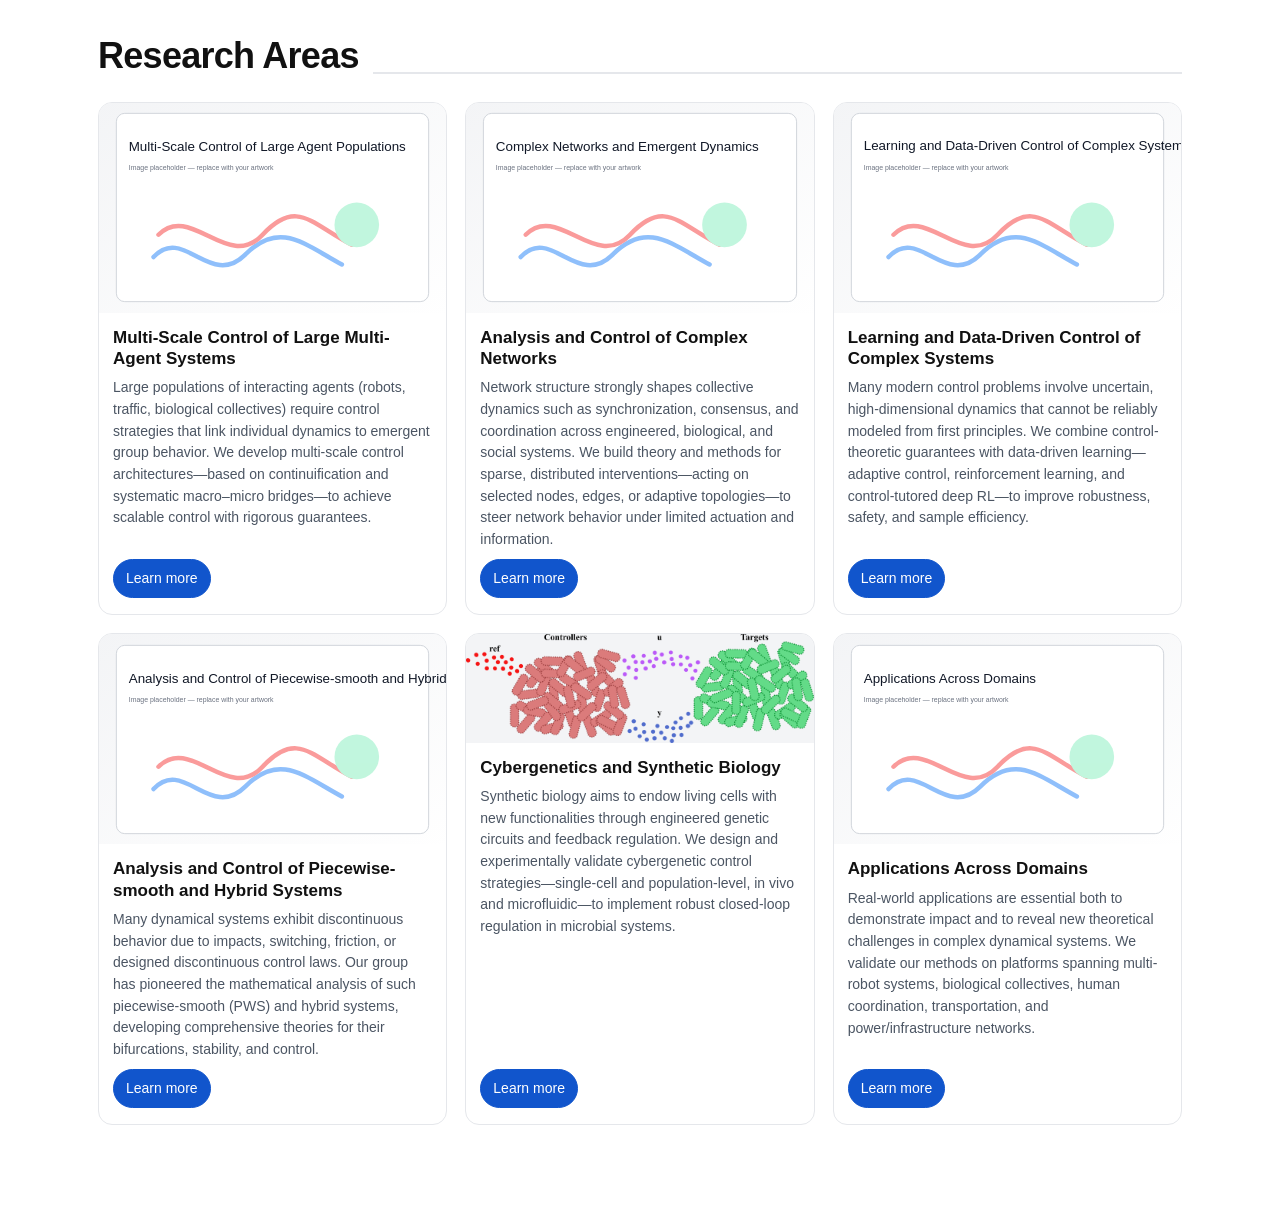
==== index.html @ f090bbe9 "Update_contenuti" ====
<!doctype html>
<html lang="en">
<head>
  <meta charset="utf-8" />
  <meta name="viewport" content="width=device-width,initial-scale=1" />
  <title>Research Areas</title>
  <link rel="stylesheet" href="style.css" />
</head>
<body>

<div class="container">
  <div class="header">
    <h1>Research Areas</h1>
    <div class="rule"></div>
  </div>
  <div class="grid">
    <article class="card">
  <img src="assets/multi-scale-control.svg" alt="Multi-Scale Control of Large Agent Populations image" />
  <div class="content">
    <h2>Multi-Scale Control of Large Multi-Agent Systems</h2>
    <p>Large populations of interacting agents (robots, traffic, biological collectives) require control strategies that link individual dynamics to emergent group behavior. We develop multi-scale control architectures—based on continuification and systematic macro–micro bridges—to achieve scalable control with rigorous guarantees.</p>
    <a class="button" href="multi-scale-control.html">Learn more</a>
  </div>
</article> <article class="card">
  <img src="assets/complex-networks.svg" alt="Analysis and Control of Complex Networks image" />
  <div class="content">
    <h2>Analysis and Control of Complex Networks</h2>
    <p>Network structure strongly shapes collective dynamics such as synchronization, consensus, and coordination across engineered, biological, and social systems. We build theory and methods for sparse, distributed interventions—acting on selected nodes, edges, or adaptive topologies—to steer network behavior under limited actuation and information.</p>
    <a class="button" href="complex-networks.html">Learn more</a>
  </div>
</article> <article class="card">
  <img src="assets/learning-enhanced-control.svg" alt="Learning-Enhanced Control and Data-Driven Methods image" />
  <div class="content">
    <h2>Learning and Data-Driven Control of Complex Systems</h2>
    <p>Many modern control problems involve uncertain, high-dimensional dynamics that cannot be reliably modeled from first principles. We combine control-theoretic guarantees with data-driven learning—adaptive control, reinforcement learning, and control-tutored deep RL—to improve robustness, safety, and sample efficiency.</p>
    <a class="button" href="learning-enhanced-control.html">Learn more</a>
  </div>
</article> <article class="card">
  <img src="assets/nonsmooth-hybrid.svg" alt="Analysis and Control of Piecewise-smooth and Hybrid Systems image" />
  <div class="content">
    <h2>Analysis and Control of Piecewise-smooth and Hybrid Systems</h2>
    <p>Many dynamical systems exhibit discontinuous behavior due to impacts, switching, friction, or designed discontinuous control laws. Our group has pioneered the mathematical analysis of such piecewise-smooth (PWS) and hybrid systems, developing comprehensive theories for their bifurcations, stability, and control.</p>
    <a class="button" href="nonsmooth-hybrid.html">Learn more</a>
  </div>
</article> <article class="cardhero">
   <!-- 
  <video autoplay muted loop playsinline> 
        <source src="assets/SyntheticBiology_Spatial_Control.mp4" type="video/mp4">
  </video>
   -->
 <img src="assets/Multicellular_Control.png"
     alt="Cybergenetics and Synthetic Biology"
     style="width:100%; height:auto;" />
 
  <div class="content">
    <h2>Cybergenetics and Synthetic Biology</h2>
    <p>Synthetic biology aims to endow living cells with new functionalities through engineered genetic circuits and feedback regulation. We design and experimentally validate cybergenetic control strategies—single-cell and population-level, in vivo and microfluidic—to implement robust closed-loop regulation in microbial systems.</p>
    <a class="button" href="synthetic-biology.html">Learn more</a>
  </div>
</article> <article class="card">
  <img src="assets/applications.svg" alt="Applications Across Domains image" />
  <div class="content">
    <h2>Applications Across Domains</h2>
    <p>Real-world applications are essential both to demonstrate impact and to reveal new theoretical challenges in complex dynamical systems. We validate our methods on platforms spanning multi-robot systems, biological collectives, human coordination, transportation, and power/infrastructure networks.</p>
    <a class="button" href="applications.html">Learn more</a>
  </div>
</article>
  </div>
  <p class="footer-note"></p>
</div>

</body>
</html>
---- style.css ----
:root{
  --bg:#ffffff;
  --text:#111111;
  --muted:#4b5563;
  --border:#e5e7eb;
  --card:#ffffff;
  --accent:#1155cc; /* Google Sites-ish blue; change to match dibernardogroup */
}

*{box-sizing:border-box}
html,body{margin:0;padding:0;background:var(--bg);color:var(--text);font-family:Arial, Helvetica, sans-serif;line-height:1.55}
a{color:var(--accent);text-decoration:none}
a:hover{text-decoration:underline}

.container{max-width:1120px;margin:0 auto;padding:28px 18px 64px}
.container h1{font-size:42px;margin-top: 28px;letter-spacing:-0.02em;text-align: center;}
.header{display:flex;align-items:flex-end;gap:14px;flex-wrap:wrap}
.header h1{margin:0;font-size:36px}
.header .rule{height:2px;background:var(--border);flex:1;min-width:140px;margin-bottom:10px}

.grid{display:grid;grid-template-columns:repeat(3,1fr);gap:18px;margin-top:18px}
@media (max-width:980px){.grid{grid-template-columns:repeat(2,1fr)}}
@media (max-width:640px){.grid{grid-template-columns:1fr}}

.card{background:var(--card);border:1px solid var(--border);border-radius:14px;overflow:hidden;display:flex;flex-direction:column;min-height:100%}
.card img{width:100%;height:210px;object-fit:cover;display:block;background:#f3f4f6}
.card .content{padding:14px 14px 16px;display:flex;flex-direction:column;gap:8px;flex:1}
.card h2{margin:0;font-size:17px;line-height:1.25}
.card p{margin:0;color:var(--muted);font-size:14px}
.card video{
  width: 30%;
  height: 210px;
  object-fit: cover;
  display: block;
  background: #f3f4f6;
}

.cardhero{background:var(--card);border:1px solid var(--border);border-radius:14px;overflow:hidden;display:flex;flex-direction:column;min-height:100%}
.cardhero img{width:100%;height:210px;object-fit:cover;display:block;background:#f3f4f6}
.cardhero .content{padding:14px 14px 16px;display:flex;flex-direction:column;gap:8px;flex:1}
.cardhero h2{margin:0;font-size:17px;line-height:1.25}
.cardhero p{margin:0;color:var(--muted);font-size:14px}
.cardhero video{
  width: 100%;
  height: 210px;
  object-fit: cover;
  display: block;
  background: #f3f4f6;
}


.button{margin-top:auto;display:inline-block;border:1px solid var(--accent);color:#fff;background:var(--accent);padding:8px 12px;border-radius:999px;font-size:14px;width:max-content}
.button.secondary{background:transparent;color:var(--accent)}

.breadcrumb{margin-top:10px;font-size:14px;color:var(--muted)}
.hero{display:grid;grid-template-columns:1.1fr 0.9fr;gap:18px;align-items:center;margin-top:18px}
@media (max-width:900px){.hero{grid-template-columns:1fr}}
.hero h1{font-size:42px;margin:0;letter-spacing:-0.02em}
.hero p{margin:10px 0 0;color:var(--muted);max-width:70ch}
.hero .media img{width:100%;border-radius:16px;border:1px solid var(--border);background:#f3f4f6}
.hero .media video{
  width: 100%;
  border-radius: 16px;
  border: 1px solid var(--border);
  background: #f3f4f6;
}

.section{margin-top:34px}
.section h2{margin:0 0 10px;font-size:24px}
.section .rule{height:2px;background:var(--border);width:100%;margin:0 0 16px}

.topic-list{margin:0;padding-left:18px;columns:2;column-gap:28px}
.topic-list li{break-inside:avoid;margin:0 0 8px;color:var(--muted);font-size:14px}
@media (max-width:900px){.topic-list{columns:1}}

.apps{margin:0;color:var(--muted);font-size:14px;max-width:90ch}

.app-grid{display:grid;grid-template-columns:repeat(2,1fr);gap:18px}
@media (max-width:900px){.app-grid{grid-template-columns:1fr}}
.app-card{border:1px solid var(--border);border-radius:14px;padding:14px 14px 16px;background:#fff}
.app-card h3{margin:0 0 6px;font-size:17px}
.app-card p{margin:0;color:var(--muted);font-size:14px}

.footer-note{margin-top:28px;color:var(--muted);font-size:13px}
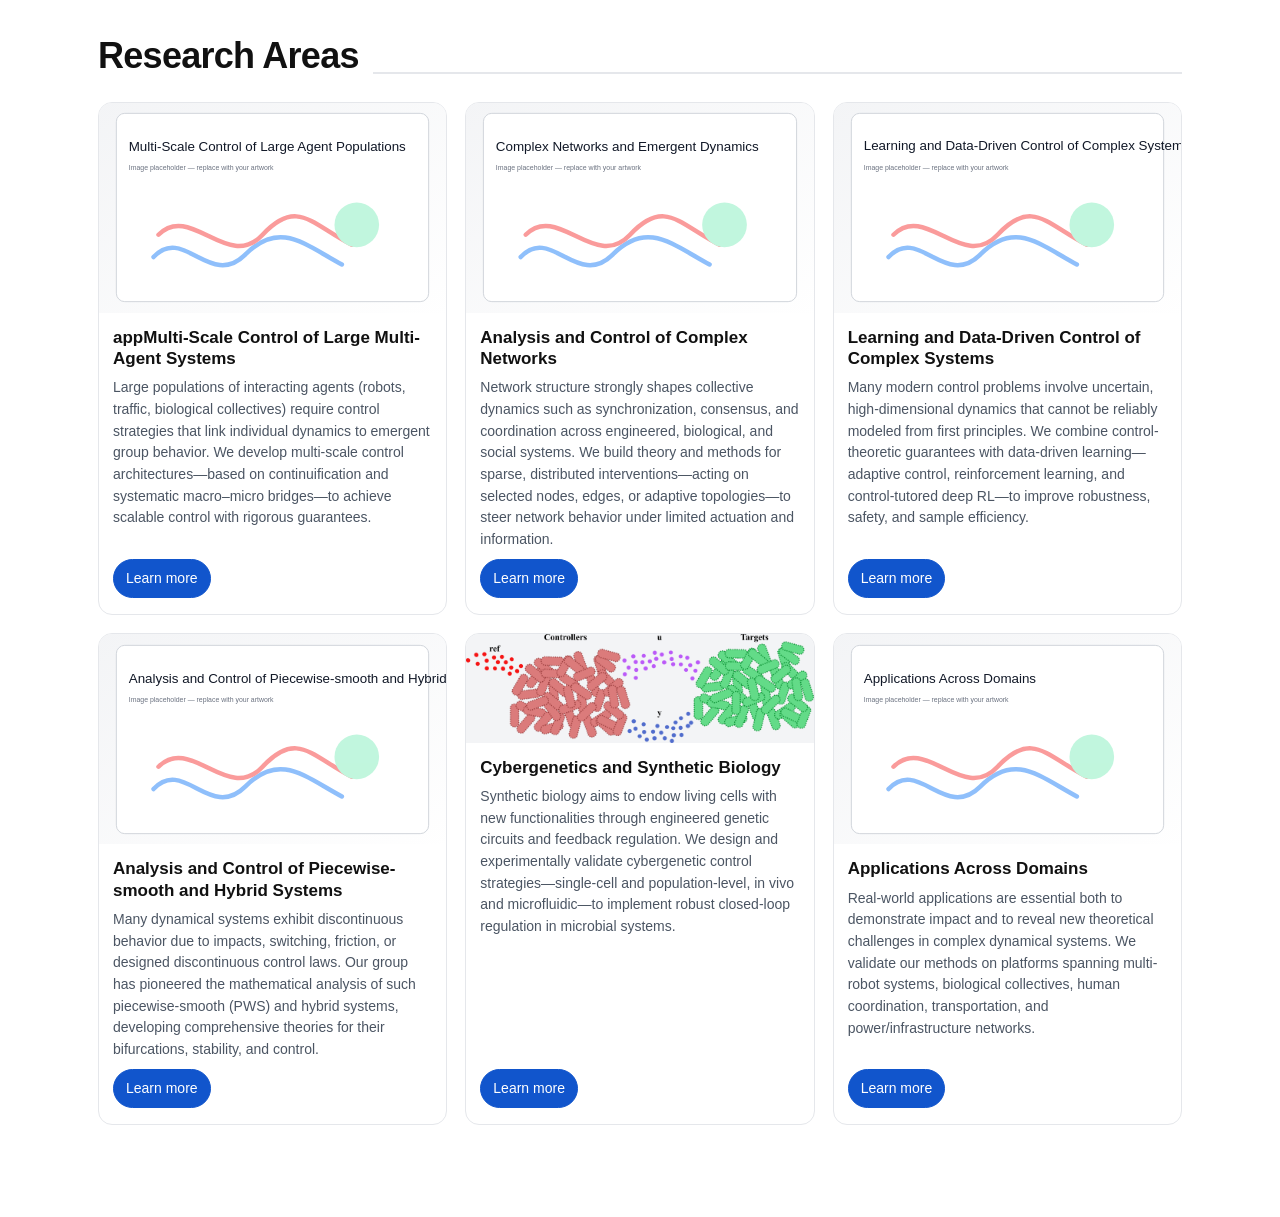
==== commit 556b4c5b: "Adjust background transparency" ====
--- a/index.html
+++ b/index.html
@@ -17,7 +17,7 @@
     <article class="card">
   <img src="assets/multi-scale-control.svg" alt="Multi-Scale Control of Large Agent Populations image" />
   <div class="content">
-    <h2>Multi-Scale Control of Large Multi-Agent Systems</h2>
+    <h2>appMulti-Scale Control of Large Multi-Agent Systems</h2>
     <p>Large populations of interacting agents (robots, traffic, biological collectives) require control strategies that link individual dynamics to emergent group behavior. We develop multi-scale control architectures—based on continuification and systematic macro–micro bridges—to achieve scalable control with rigorous guarantees.</p>
     <a class="button" href="multi-scale-control.html">Learn more</a>
   </div>
--- a/style.css
+++ b/style.css
@@ -1,14 +1,16 @@
 :root{
-  --bg:#ffffff;
+  --bg: transparent;              /* fa vedere lo sfondo del Google Site */
   --text:#111111;
   --muted:#4b5563;
   --border:#e5e7eb;
-  --card:#ffffff;
+  --card: rgba(255,255,255,0.92); /* card bianche leggibili sopra lo sfondo */
   --accent:#1155cc; /* Google Sites-ish blue; change to match dibernardogroup */
 }
 
 *{box-sizing:border-box}
 html,body{margin:0;padding:0;background:var(--bg);color:var(--text);font-family:Arial, Helvetica, sans-serif;line-height:1.55}
+body { background: transparent; }
+.container { background: transparent; }
 a{color:var(--accent);text-decoration:none}
 a:hover{text-decoration:underline}
 
@@ -77,7 +79,7 @@
 
 .app-grid{display:grid;grid-template-columns:repeat(2,1fr);gap:18px}
 @media (max-width:900px){.app-grid{grid-template-columns:1fr}}
-.app-card{border:1px solid var(--border);border-radius:14px;padding:14px 14px 16px;background:#fff}
+.app-card{border:1px solid var(--border);border-radius:14px;padding:14px 14px 16px;background:var(--card)}
 .app-card h3{margin:0 0 6px;font-size:17px}
 .app-card p{margin:0;color:var(--muted);font-size:14px}
 
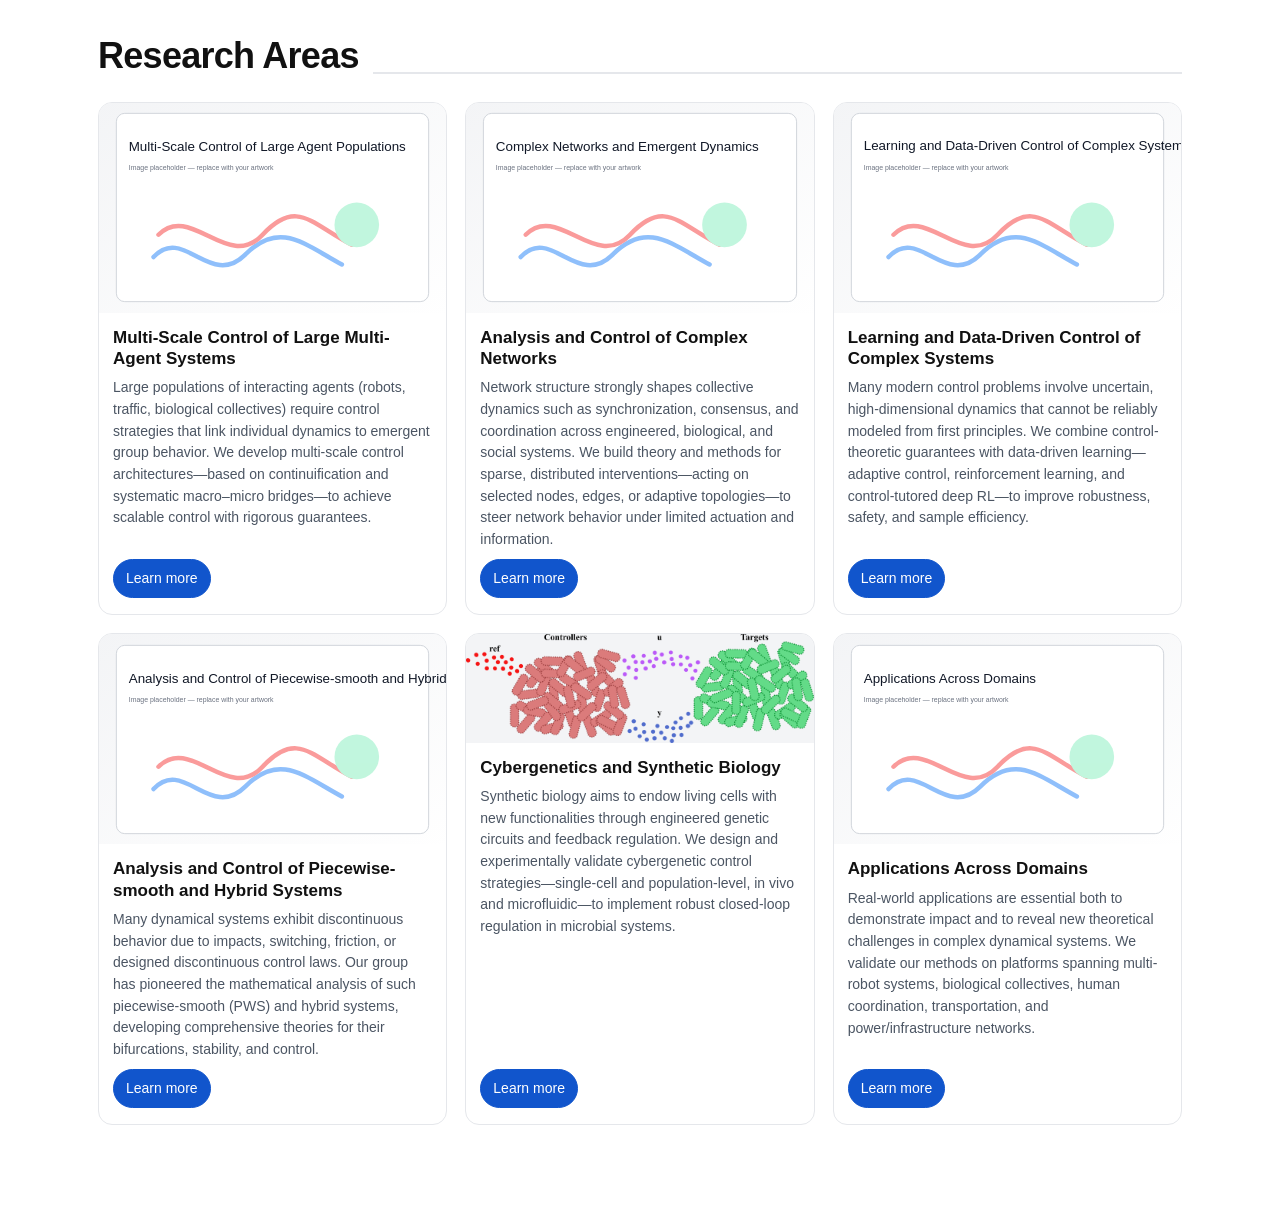
==== commit 67c31cb3: "typos" ====
--- a/index.html
+++ b/index.html
@@ -17,7 +17,7 @@
     <article class="card">
   <img src="assets/multi-scale-control.svg" alt="Multi-Scale Control of Large Agent Populations image" />
   <div class="content">
-    <h2>appMulti-Scale Control of Large Multi-Agent Systems</h2>
+    <h2>Multi-Scale Control of Large Multi-Agent Systems</h2>
     <p>Large populations of interacting agents (robots, traffic, biological collectives) require control strategies that link individual dynamics to emergent group behavior. We develop multi-scale control architectures—based on continuification and systematic macro–micro bridges—to achieve scalable control with rigorous guarantees.</p>
     <a class="button" href="multi-scale-control.html">Learn more</a>
   </div>
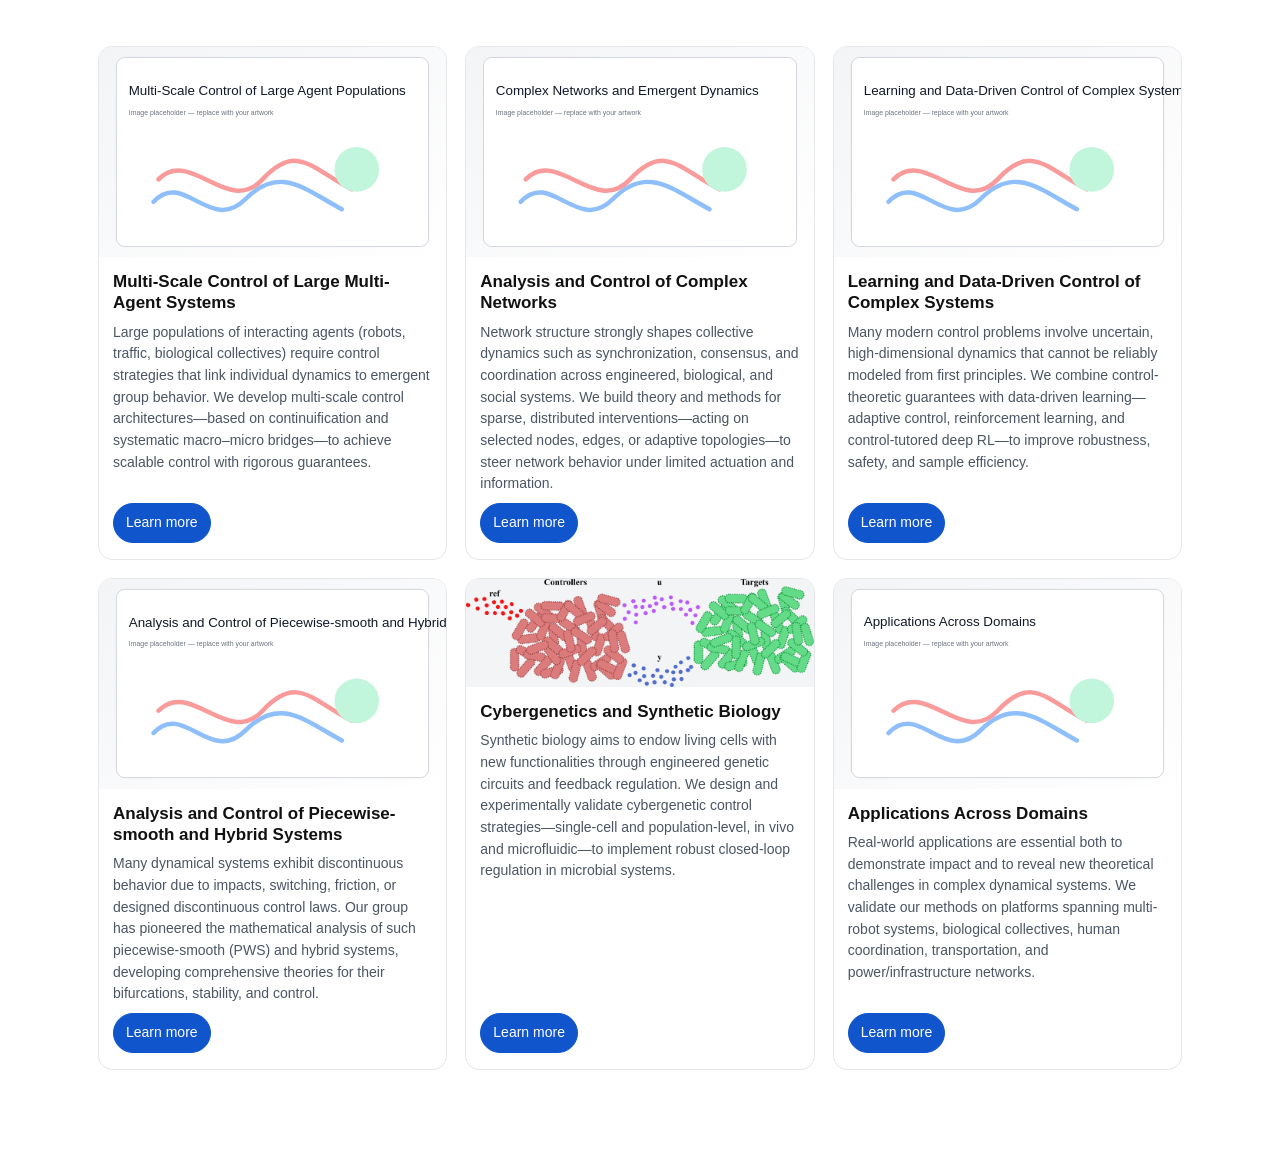
==== commit 44e386c2: "Rimosso header" ====
--- a/index.html
+++ b/index.html
@@ -9,10 +9,12 @@
 <body>
 
 <div class="container">
+  <!--
   <div class="header">
     <h1>Research Areas</h1>
     <div class="rule"></div>
   </div>
+  -->
   <div class="grid">
     <article class="card">
   <img src="assets/multi-scale-control.svg" alt="Multi-Scale Control of Large Agent Populations image" />
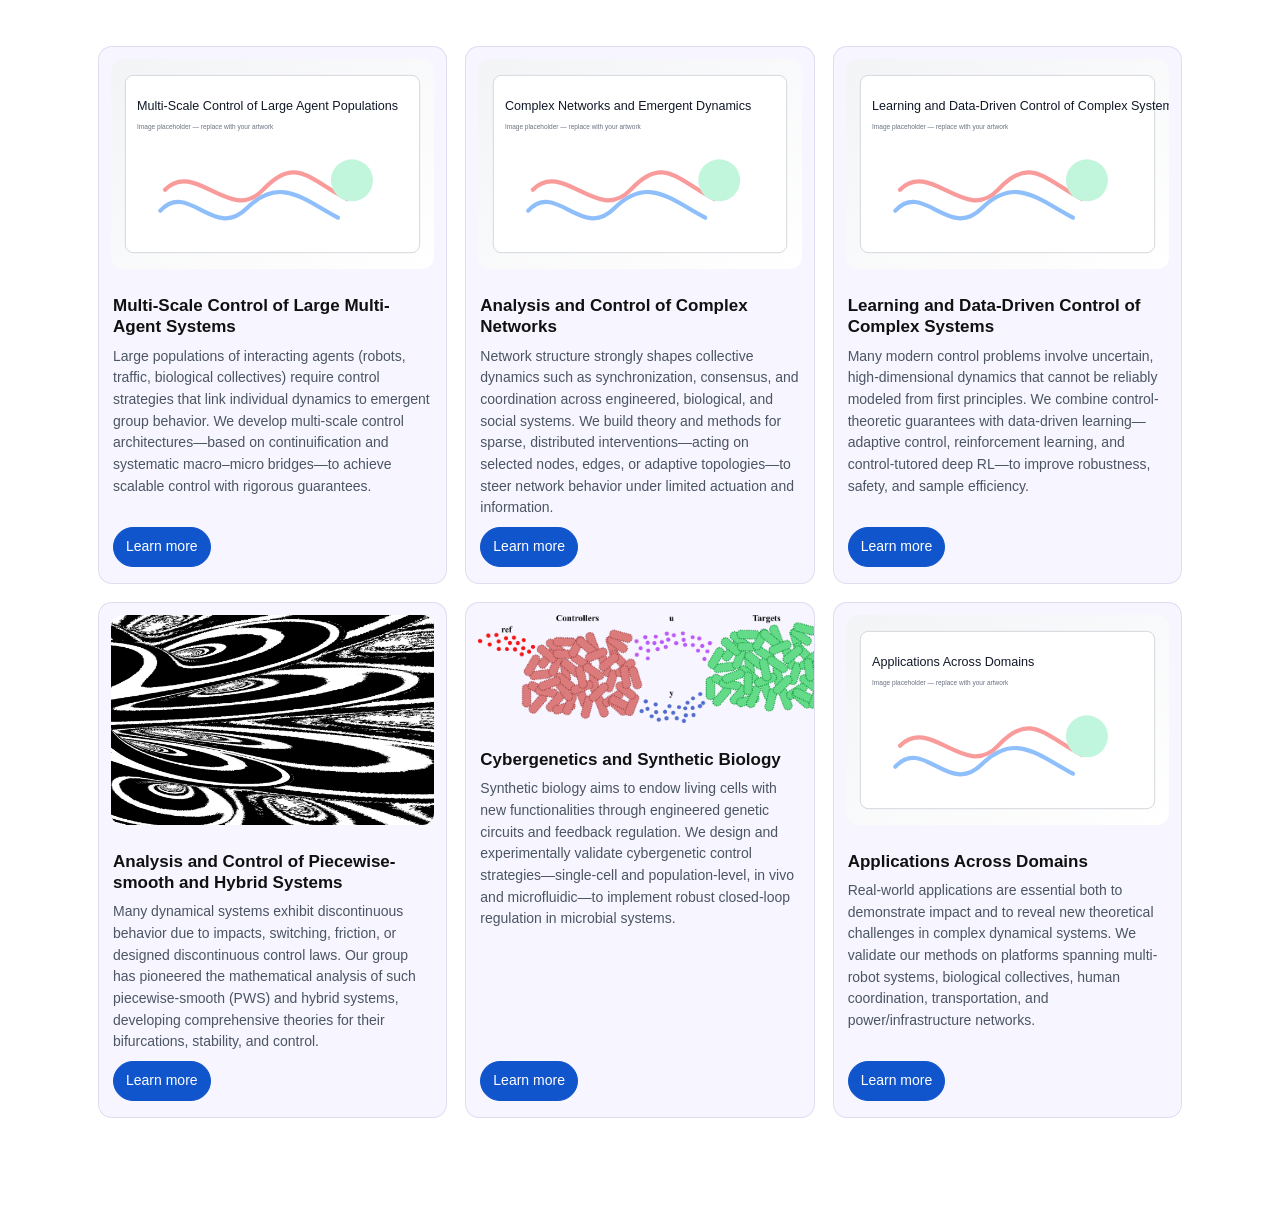
==== commit c8a6411e: "Inserita immagine Piecewise smooth e inserite in frame" ====
--- a/index.html
+++ b/index.html
@@ -38,13 +38,13 @@
     <a class="button" href="learning-enhanced-control.html">Learn more</a>
   </div>
 </article> <article class="card">
-  <img src="assets/nonsmooth-hybrid.svg" alt="Analysis and Control of Piecewise-smooth and Hybrid Systems image" />
+  <img src="assets/pictest_B_clean_1200.png" alt="Analysis and Control of Piecewise-smooth and Hybrid Systems image" />
   <div class="content">
     <h2>Analysis and Control of Piecewise-smooth and Hybrid Systems</h2>
     <p>Many dynamical systems exhibit discontinuous behavior due to impacts, switching, friction, or designed discontinuous control laws. Our group has pioneered the mathematical analysis of such piecewise-smooth (PWS) and hybrid systems, developing comprehensive theories for their bifurcations, stability, and control.</p>
     <a class="button" href="nonsmooth-hybrid.html">Learn more</a>
   </div>
-</article> <article class="cardhero">
+</article> <article class="card">
    <!-- 
   <video autoplay muted loop playsinline> 
         <source src="assets/SyntheticBiology_Spatial_Control.mp4" type="video/mp4">
--- a/style.css
+++ b/style.css
@@ -2,8 +2,8 @@
   --bg: transparent;              /* fa vedere lo sfondo del Google Site */
   --text:#111111;
   --muted:#4b5563;
-  --border:#e5e7eb;
-  --card: rgba(255,255,255,0.92); /* card bianche leggibili sopra lo sfondo */
+  --border: rgba(120,110,170,0.18);
+  --card: rgba(247,245,255,0.92); /* card lavanda chiarissime */
   --accent:#1155cc; /* Google Sites-ish blue; change to match dibernardogroup */
 }
 
@@ -25,7 +25,13 @@
 @media (max-width:640px){.grid{grid-template-columns:1fr}}
 
 .card{background:var(--card);border:1px solid var(--border);border-radius:14px;overflow:hidden;display:flex;flex-direction:column;min-height:100%}
-.card img{width:100%;height:210px;object-fit:cover;display:block;background:#f3f4f6}
+.card img{width:100%;height:210px;object-fit:cover;display:block;background:#f3f4f6
+/* cornice */
+  border: 1px solid var(--border);
+  border-radius: 12px;
+  /* spazio tra cornice e bordo card */
+  margin: 12px;
+  width: calc(100% - 24px);}
 .card .content{padding:14px 14px 16px;display:flex;flex-direction:column;gap:8px;flex:1}
 .card h2{margin:0;font-size:17px;line-height:1.25}
 .card p{margin:0;color:var(--muted);font-size:14px}
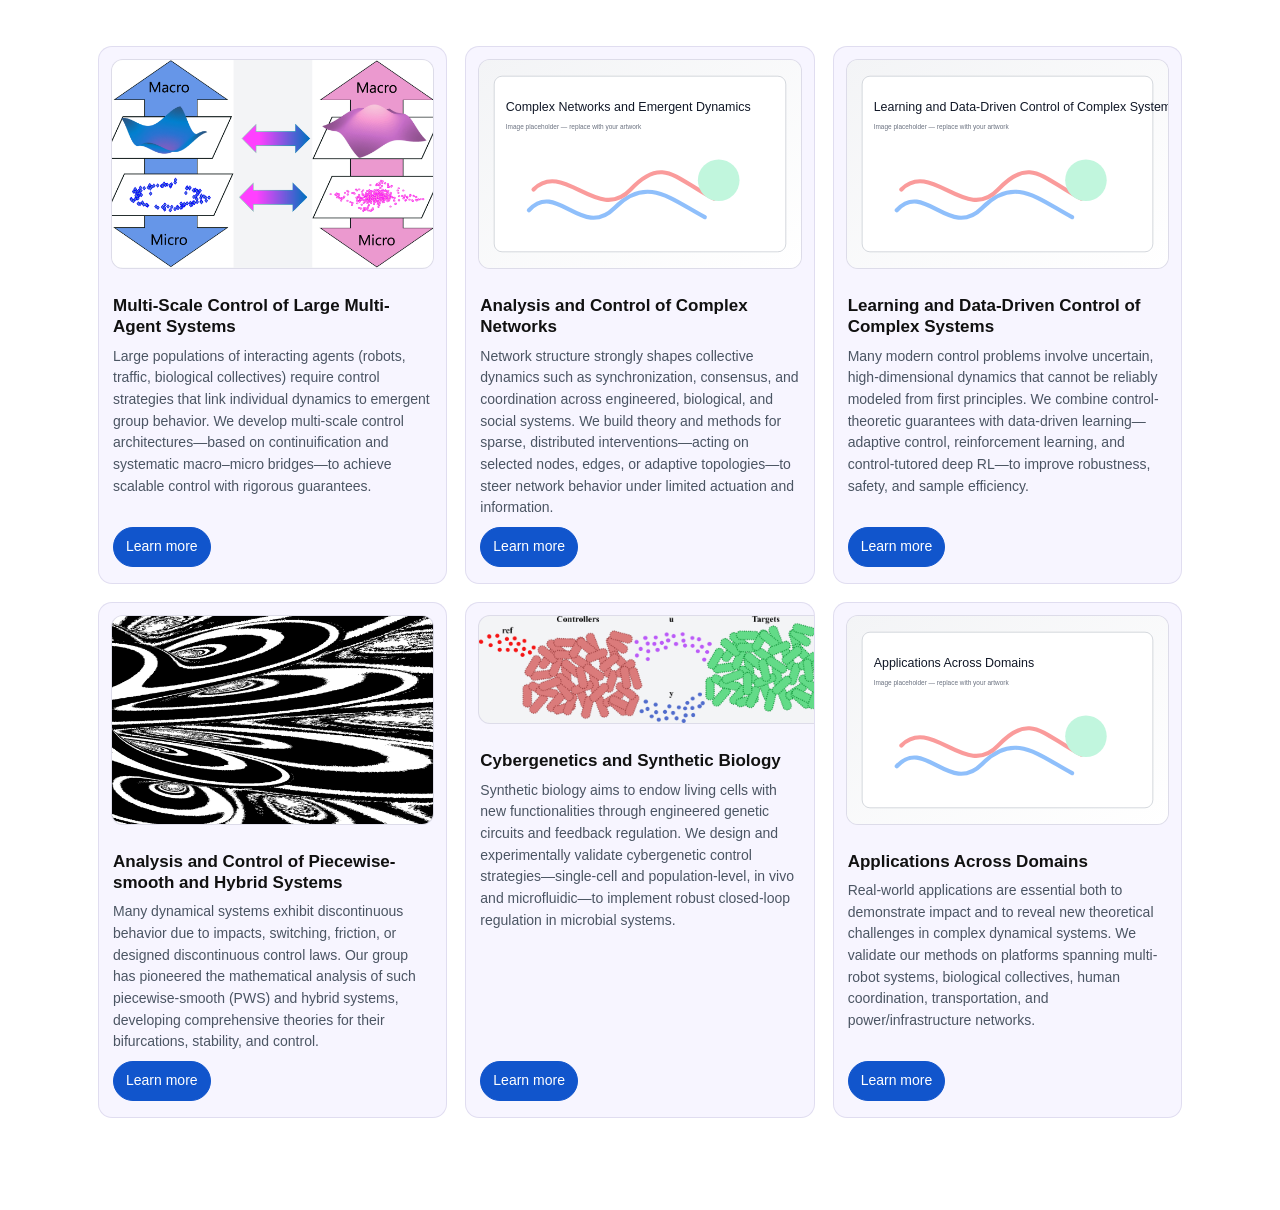
==== commit c12d8030: "Inserite immagini e video multiscale" ====
--- a/index.html
+++ b/index.html
@@ -17,7 +17,7 @@
   -->
   <div class="grid">
     <article class="card">
-  <img src="assets/multi-scale-control.svg" alt="Multi-Scale Control of Large Agent Populations image" />
+  <img src="assets/multi_scale2.png" alt="Multi-Scale Control of Large Agent Populations image" />
   <div class="content">
     <h2>Multi-Scale Control of Large Multi-Agent Systems</h2>
     <p>Large populations of interacting agents (robots, traffic, biological collectives) require control strategies that link individual dynamics to emergent group behavior. We develop multi-scale control architectures—based on continuification and systematic macro–micro bridges—to achieve scalable control with rigorous guarantees.</p>
--- a/style.css
+++ b/style.css
@@ -25,13 +25,13 @@
 @media (max-width:640px){.grid{grid-template-columns:1fr}}
 
 .card{background:var(--card);border:1px solid var(--border);border-radius:14px;overflow:hidden;display:flex;flex-direction:column;min-height:100%}
-.card img{width:100%;height:210px;object-fit:cover;display:block;background:#f3f4f6
+.card img{width:100%;height:210px;object-fit:cover;display:block;background:#f3f4f6;
 /* cornice */
-  border: 1px solid var(--border);
-  border-radius: 12px;
-  /* spazio tra cornice e bordo card */
-  margin: 12px;
-  width: calc(100% - 24px);}
+border: 1px solid var(--border);
+border-radius: 12px;
+/* spazio tra cornice e bordo card */
+margin: 12px;
+width: calc(100% - 24px);}
 .card .content{padding:14px 14px 16px;display:flex;flex-direction:column;gap:8px;flex:1}
 .card h2{margin:0;font-size:17px;line-height:1.25}
 .card p{margin:0;color:var(--muted);font-size:14px}
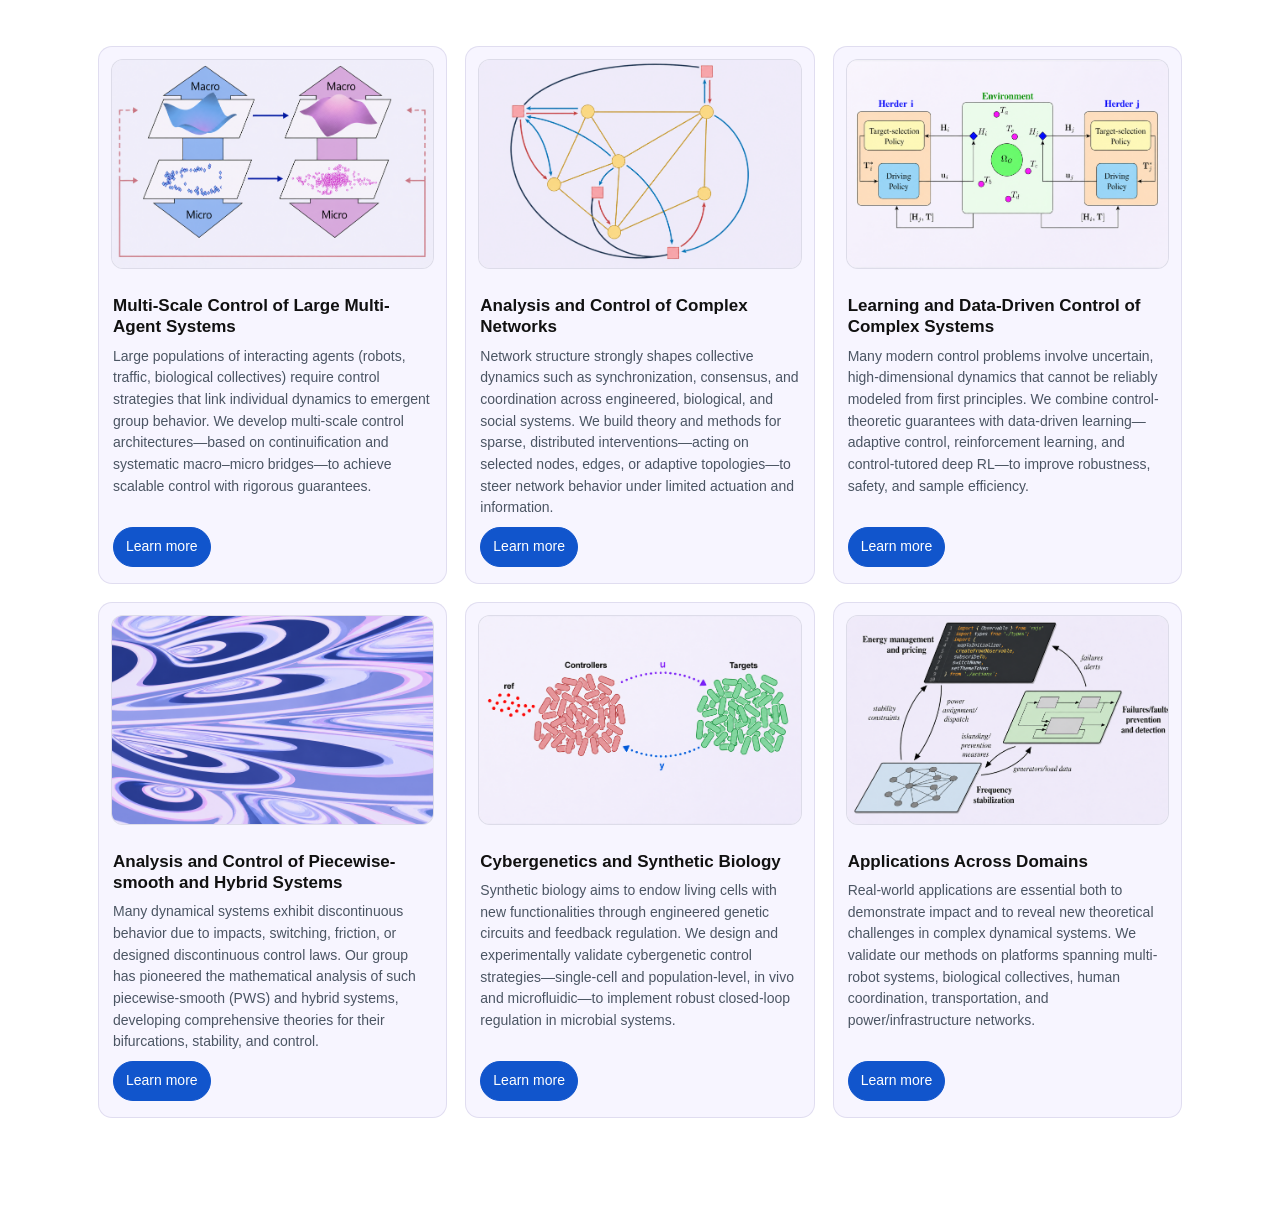
==== commit a256dd00: "Aggiornate immagini research areas e pagine learn more" ====
--- a/index.html
+++ b/index.html
@@ -17,28 +17,28 @@
   -->
   <div class="grid">
     <article class="card">
-  <img src="assets/multi_scale2.png" alt="Multi-Scale Control of Large Agent Populations image" />
+  <img src="assets/multi_scale4.png" alt="Multi-Scale Control of Large Agent Populations image" />
   <div class="content">
     <h2>Multi-Scale Control of Large Multi-Agent Systems</h2>
     <p>Large populations of interacting agents (robots, traffic, biological collectives) require control strategies that link individual dynamics to emergent group behavior. We develop multi-scale control architectures—based on continuification and systematic macro–micro bridges—to achieve scalable control with rigorous guarantees.</p>
     <a class="button" href="multi-scale-control.html">Learn more</a>
   </div>
 </article> <article class="card">
-  <img src="assets/complex-networks.svg" alt="Analysis and Control of Complex Networks image" />
+  <img src="assets/complex_networks_white_card2.png" alt="Analysis and Control of Complex Networks image" />
   <div class="content">
     <h2>Analysis and Control of Complex Networks</h2>
     <p>Network structure strongly shapes collective dynamics such as synchronization, consensus, and coordination across engineered, biological, and social systems. We build theory and methods for sparse, distributed interventions—acting on selected nodes, edges, or adaptive topologies—to steer network behavior under limited actuation and information.</p>
     <a class="button" href="complex-networks.html">Learn more</a>
   </div>
 </article> <article class="card">
-  <img src="assets/learning-enhanced-control.svg" alt="Learning-Enhanced Control and Data-Driven Methods image" />
+  <img src="assets/Learning and Data-Driven Control_1_resized.png" alt="Learning-Enhanced Control and Data-Driven Methods image" />
   <div class="content">
     <h2>Learning and Data-Driven Control of Complex Systems</h2>
     <p>Many modern control problems involve uncertain, high-dimensional dynamics that cannot be reliably modeled from first principles. We combine control-theoretic guarantees with data-driven learning—adaptive control, reinforcement learning, and control-tutored deep RL—to improve robustness, safety, and sample efficiency.</p>
     <a class="button" href="learning-enhanced-control.html">Learn more</a>
   </div>
 </article> <article class="card">
-  <img src="assets/pictest_B_clean_1200.png" alt="Analysis and Control of Piecewise-smooth and Hybrid Systems image" />
+  <img src="assets/pictest_B_card.png" alt="Analysis and Control of Piecewise-smooth and Hybrid Systems image" />
   <div class="content">
     <h2>Analysis and Control of Piecewise-smooth and Hybrid Systems</h2>
     <p>Many dynamical systems exhibit discontinuous behavior due to impacts, switching, friction, or designed discontinuous control laws. Our group has pioneered the mathematical analysis of such piecewise-smooth (PWS) and hybrid systems, developing comprehensive theories for their bifurcations, stability, and control.</p>
@@ -51,8 +51,7 @@
   </video>
    -->
  <img src="assets/Multicellular_Control.png"
-     alt="Cybergenetics and Synthetic Biology"
-     style="width:100%; height:auto;" />
+     alt="Cybergenetics and Synthetic Biology" />
  
   <div class="content">
     <h2>Cybergenetics and Synthetic Biology</h2>
@@ -60,7 +59,7 @@
     <a class="button" href="synthetic-biology.html">Learn more</a>
   </div>
 </article> <article class="card">
-  <img src="assets/applications.svg" alt="Applications Across Domains image" />
+  <img src="assets/applications_vectors.png" alt="Applications Across Domains image" />
   <div class="content">
     <h2>Applications Across Domains</h2>
     <p>Real-world applications are essential both to demonstrate impact and to reveal new theoretical challenges in complex dynamical systems. We validate our methods on platforms spanning multi-robot systems, biological collectives, human coordination, transportation, and power/infrastructure networks.</p>
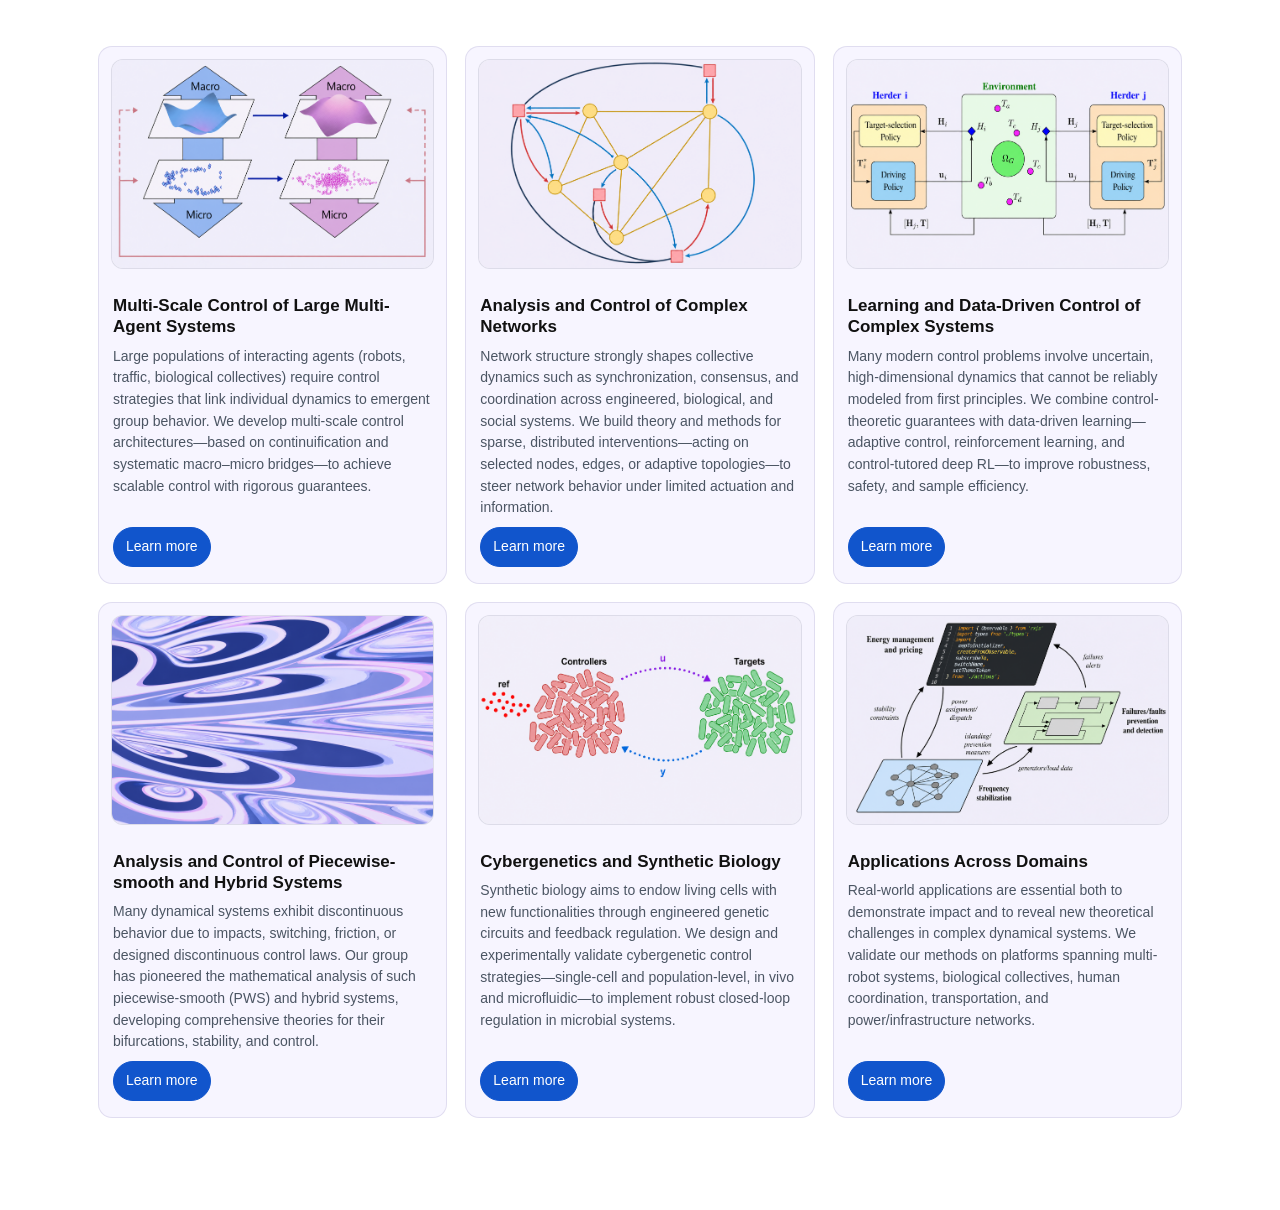
==== commit 6a1367db: "aggiornato sfondo delle restanti card" ====
--- a/index.html
+++ b/index.html
@@ -24,14 +24,14 @@
     <a class="button" href="multi-scale-control.html">Learn more</a>
   </div>
 </article> <article class="card">
-  <img src="assets/complex_networks_white_card2.png" alt="Analysis and Control of Complex Networks image" />
+  <img src="assets/complex_networks_white_card3.png" alt="Analysis and Control of Complex Networks image" />
   <div class="content">
     <h2>Analysis and Control of Complex Networks</h2>
     <p>Network structure strongly shapes collective dynamics such as synchronization, consensus, and coordination across engineered, biological, and social systems. We build theory and methods for sparse, distributed interventions—acting on selected nodes, edges, or adaptive topologies—to steer network behavior under limited actuation and information.</p>
     <a class="button" href="complex-networks.html">Learn more</a>
   </div>
 </article> <article class="card">
-  <img src="assets/Learning and Data-Driven Control_1_resized.png" alt="Learning-Enhanced Control and Data-Driven Methods image" />
+  <img src="assets/Learning and Data-Driven Control_1_resized3.png" alt="Learning-Enhanced Control and Data-Driven Methods image" />
   <div class="content">
     <h2>Learning and Data-Driven Control of Complex Systems</h2>
     <p>Many modern control problems involve uncertain, high-dimensional dynamics that cannot be reliably modeled from first principles. We combine control-theoretic guarantees with data-driven learning—adaptive control, reinforcement learning, and control-tutored deep RL—to improve robustness, safety, and sample efficiency.</p>
@@ -50,7 +50,7 @@
         <source src="assets/SyntheticBiology_Spatial_Control.mp4" type="video/mp4">
   </video>
    -->
- <img src="assets/Multicellular_Control.png"
+ <img src="assets/Multicellular_Control5.png"
      alt="Cybergenetics and Synthetic Biology" />
  
   <div class="content">
@@ -59,7 +59,7 @@
     <a class="button" href="synthetic-biology.html">Learn more</a>
   </div>
 </article> <article class="card">
-  <img src="assets/applications_vectors.png" alt="Applications Across Domains image" />
+  <img src="assets/applications_vectors3.png" alt="Applications Across Domains image" />
   <div class="content">
     <h2>Applications Across Domains</h2>
     <p>Real-world applications are essential both to demonstrate impact and to reveal new theoretical challenges in complex dynamical systems. We validate our methods on platforms spanning multi-robot systems, biological collectives, human coordination, transportation, and power/infrastructure networks.</p>
